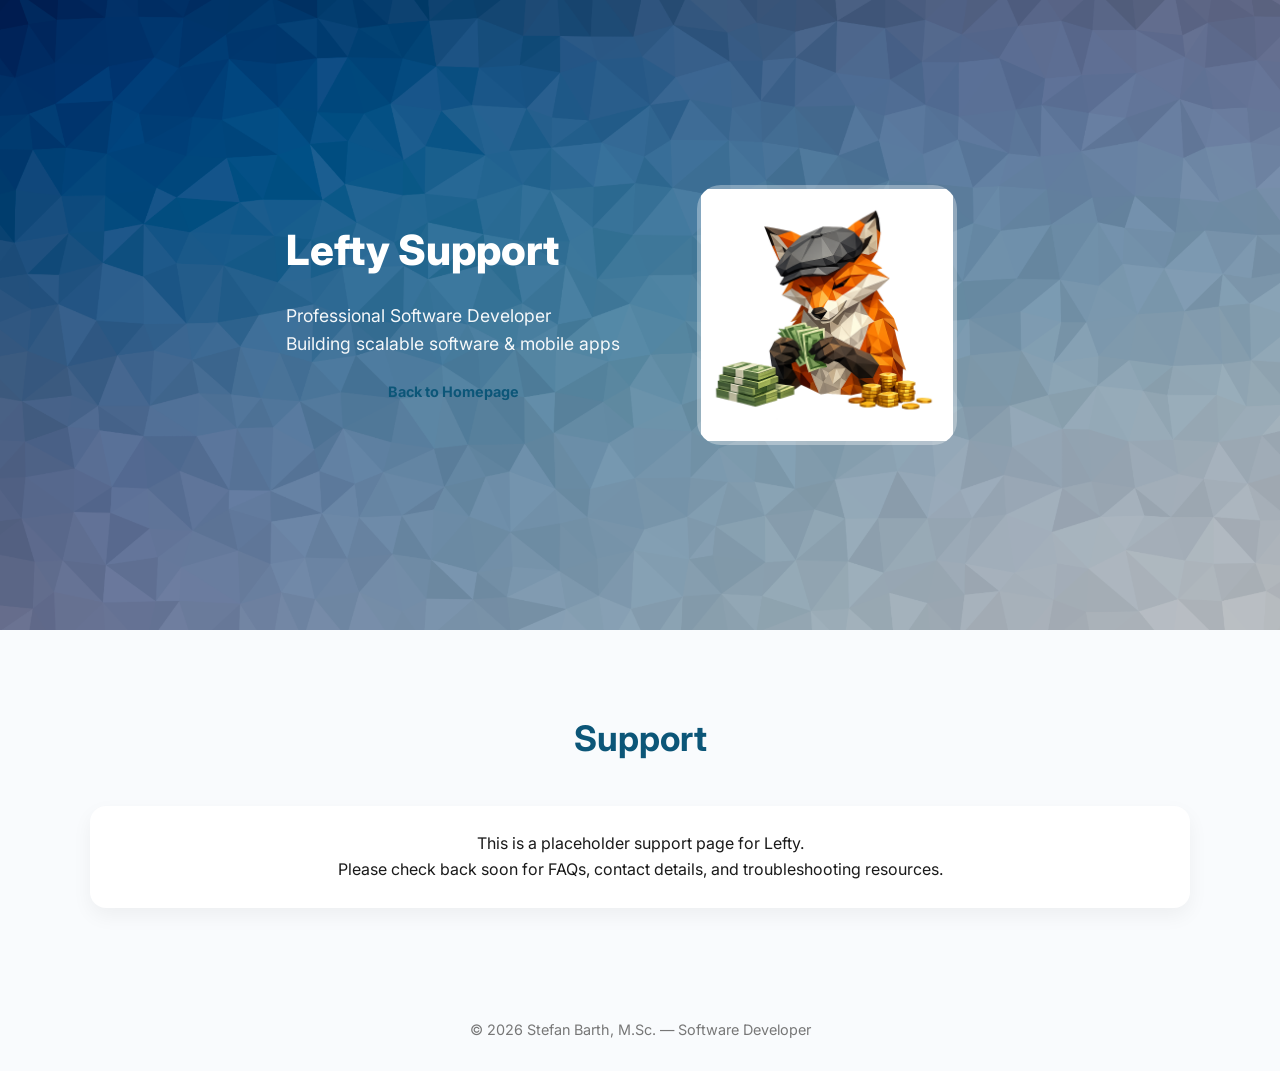
==== support-lefty.html @ a16ae2ff "Add support pages for Lefty and Parlito" ====
<!DOCTYPE html>
<html lang="en">
<head>
<meta charset="UTF-8" />
<meta name="viewport" content="width=device-width, initial-scale=1.0" />
<title>Lefty Support</title>
<link href="https://fonts.googleapis.com/css2?family=Inter:wght@300;400;600;800&display=swap" rel="stylesheet">
<link rel="stylesheet" href="assets/style.css">
</head>
<body>
<header class="header-lefty">
    <div class="container hero fade-up">
        <div class="hero-left">
            <div class="title">
                <h1>Lefty Support</h1>
            </div>
            <p id="hero-tagline">Placeholder support page for the Lefty app.</p>
            <div class="badges">
                <a class="store-badge" href="index.html">Back to Homepage</a>
            </div>
        </div>
        <div class="profile-photo profile-photo--lefty" role="img" aria-label="Lefty app icon"></div>
    </div>
</header>

<section class="fade-up">
    <div class="container">
        <h2>Support</h2>
        <div class="project-card">
            <p>This is a placeholder support page for Lefty.</p>
            <p>Please check back soon for FAQs, contact details, and troubleshooting resources.</p>
        </div>
    </div>
</section>

<footer>
    <span>© 2026 Stefan Barth, M.Sc. — Software Developer</span>
</footer>

<script src="assets/main.js"></script>
</body>
</html>
---- assets/style.css ----
/* Base variables */
:root {
    --primary: #0C5678;
    --secondary: #3C0061;
    --light: #f9fbfd;
    --dark: #1a1a1a;
}

/* Reset */
* {
    margin: 0;
    padding: 0;
    box-sizing: border-box;
    font-family: "Inter", sans-serif;
}

body {
    background: var(--light);
    color: var(--dark);
    line-height: 1.6;
}

section {
    padding: 80px 20px;
}

.container {
    max-width: 1100px;
    margin: auto;
}

/* ================= Animations ================= */
.fade-up {
    opacity: 0;
    transform: translateY(40px);
    transition: all 0.8s ease;
}

.fade-up.visible {
    opacity: 1;
    transform: translateY(0);
}

/* Floating animation */
@keyframes float {
    0% { transform: translateY(0); }
    50% { transform: translateY(-12px); }
    100% { transform: translateY(0); }
}

/* ================= Header ================= */
header {
    min-height: 70vh;
    display: flex;
    align-items: center;
    /* Use the background image directly without blending to avoid color tint */
    background-image: url("../assets/images/background-header.jpeg");
    background-size: cover;
    background-position: center;
    background-repeat: no-repeat;
    color: white;
    padding: 60px 0;
    position: relative;
}

header.header-lefty {
    background-image: url("../assets/images/background-header-lefty.png");
}

/* neutral overlay for legibility (no color tint) */
header::before {
    content: "";
    position: absolute;
    inset: 0;
    background: rgba(0,0,0,0.22);
    pointer-events: none;
}

header .container {
    position: relative;
    z-index: 1;
}

.hero {
    display: grid;
    grid-template-columns: 1fr 1fr;
    gap: 40px;
    align-items: center;
}

.hero-top {
    display: flex;
    justify-content: space-between;
    align-items: center;
    gap: 20px;
}

.title h1 {
    font-size: 2.6rem;
    font-weight: 800;
}

.hero p {
    font-size: 1.1rem;
    opacity: 0.95;
    margin-top: 18px;
}

/* Ensure the hero tagline respects line breaks and can wrap on narrow screens */
#hero-tagline {
    /* respect explicit newlines (from JS or plain text) and <br/> */
    white-space: pre-line;
    /* allow long words or URLs to break if needed */
    overflow-wrap: anywhere;
}

.lang-toggle {
    /* Hidden: translation buttons are not shown in the UI */
    display: none;
    gap: 8px;
}

.lang-btn {
    background: rgba(255,255,255,0.12);
    color: white;
    border: none;
    padding: 6px 10px;
    border-radius: 8px;
    cursor: pointer;
    font-weight: 700;
}

.lang-btn.active {
    background: rgba(255,255,255,0.22);
}

/* Profile Photo */
.profile-photo {
    width: 260px;
    height: 260px;
    background-color: rgba(255,255,255,0.12);
    background-image: url("../assets/images/profile.jpeg");
    background-size: cover;
    background-position: center;
    background-repeat: no-repeat;
    border-radius: 50%;
    display: flex;
    align-items: center;
    justify-content: center;
    font-weight: 600;
    margin: auto;
    border: 4px solid rgba(255,255,255,0.24);
    animation: float 6s ease-in-out infinite;
}

.profile-photo.profile-photo--lefty {
    background-image: url("images/app_icon-lefty.png");
    border-radius: 24px;
}

/* ================= Sections ================= */
h2 {
    font-size: 2.2rem;
    margin-bottom: 40px;
    text-align: center;
    color: var(--primary);
}

/* ================= Experience ================= */
.experience-grid {
    display: grid;
    grid-template-columns: repeat(auto-fit, minmax(220px, 1fr));
    gap: 30px;
}

.experience-card {
    background: white;
    padding: 30px;
    border-radius: 16px;
    box-shadow: 0 8px 20px rgba(0,0,0,0.05);
    text-align: center;
    transition: all 0.3s ease;
}

.experience-card:hover {
    transform: translateY(-8px) scale(1.02);
    box-shadow: 0 15px 35px rgba(0,0,0,0.12);
}

.experience-card h3 {
    margin-bottom: 10px;
    color: var(--secondary);
}

/* ================= Projects ================= */
.projects-grid {
    display: grid;
    grid-template-columns: repeat(auto-fit, minmax(260px, 1fr));
    gap: 30px;
}

.project-card {
    background: white;
    padding: 25px;
    border-radius: 16px;
    box-shadow: 0 8px 20px rgba(0,0,0,0.05);
    text-align: center;
    transition: all 0.3s ease;
}

.project-card:hover {
    transform: translateY(-10px);
    box-shadow: 0 18px 40px rgba(0,0,0,0.12);
}

/* App Icon */
.app-icon {
    width: 90px;
    height: 90px;
    background: linear-gradient(135deg, #ffffff, #f0f0f0);
    border-radius: 20px;
    margin: 0 auto 15px;
    display: flex;
    align-items: center;
    justify-content: center;
    font-size: 1.6rem;
    color: var(--primary);
    font-weight: 800;
    transition: all 0.3s ease;
    /* ensure image icons cover the box when used */
    background-size: cover;
    background-position: center;
    background-repeat: no-repeat;
    /* subtle outer shadow to lift the icon */
    box-shadow: 0 6px 18px rgba(0,0,0,0.12);
}

.project-card:hover .app-icon {
    transform: scale(1.1) rotate(3deg);
    /* stronger shadow on hover for a lifted effect */
    box-shadow: 0 16px 40px rgba(0,0,0,0.16);
}

/* Specific app icon images (located in assets/images/) */
.app-icon--parlito {
    background: url("images/app_icon-parlito.png") center/cover no-repeat;
    background-color: transparent; /* hide the gradient */
}

.app-icon--lefty {
    background: url("images/app_icon-lefty.png") center/cover no-repeat;
    background-color: transparent; /* hide the gradient */
}

/* Badges */
.badges {
    margin-top: 12px;
    display: flex;
    gap: 12px;
    justify-content: center;
    align-items: center;
    flex-wrap: wrap;
}

.store-badge {
    display: inline-block;
    background: transparent; /* remove solid background as requested */
    color: var(--primary);    /* use the page primary color */
    padding: 10px 14px;
    border-radius: 10px;
    font-weight: 700;
    text-decoration: none;
    font-size: 0.9rem;
}

/* ================= Links ================= */
a {
    color: var(--primary);
    text-decoration: none;
    font-weight: 600;
    position: relative;
}

a::after {
    content: "";
    position: absolute;
    width: 0%;
    height: 2px;
    background: var(--secondary);
    left: 0;
    bottom: -3px;
    transition: 0.3s;
}

a:hover::after {
    width: 100%;
}

/* ================= Contact ================= */
.contact-box {
    background: linear-gradient(135deg, var(--primary), var(--secondary));
    color: white;
    padding: 50px 30px;
    border-radius: 20px;
    text-align: center;
}

.contact-box a {
    color: white;
}

/* Social links (icons) */
.social-links {
    display: flex;
    gap: 12px;
    justify-content: center;
    align-items: center;
    margin-top: 10px;
}

.social-link {
    display: inline-flex;
    width: 44px;
    height: 44px;
    border-radius: 10px;
    background: rgba(255,255,255,0.08);
    align-items: center;
    justify-content: center;
    color: white;
    text-decoration: none;
    transition: all 0.15s ease;
}

.social-link svg {
    width: 20px;
    height: 20px;
    fill: white;
}

.social-link:hover {
    transform: translateY(-3px);
    background: rgba(255,255,255,0.16);
}

/* Contact email styling */
.contact-email {
    display: inline-flex;
    gap: 10px;
    align-items: center;
    color: white;
    text-decoration: none;
    background: rgba(255,255,255,0.06);
    padding: 0 12px;
    border-radius: 10px;
    font-weight: 700;
    height: 44px; /* match .social-link height */
}

.contact-email svg {
    width: 20px;
    height: 20px;
    fill: white;
}

.contact-email:hover {
    transform: translateY(-2px);
    background: rgba(255,255,255,0.12);
}

/* ================= Footer ================= */
footer {
    text-align: center;
    padding: 30px;
    font-size: 0.9rem;
    color: #777;
}

/* ================= Responsive ================= */
@media (max-width: 900px) {
    .hero {
        grid-template-columns: 1fr;
        text-align: center;
    }

    .hero h1 {
        font-size: 2.3rem;
    }

    .profile-photo {
        width: 200px;
        height: 200px;
    }

    .hero-top {
        flex-direction: column;
        gap: 12px;
    }
}
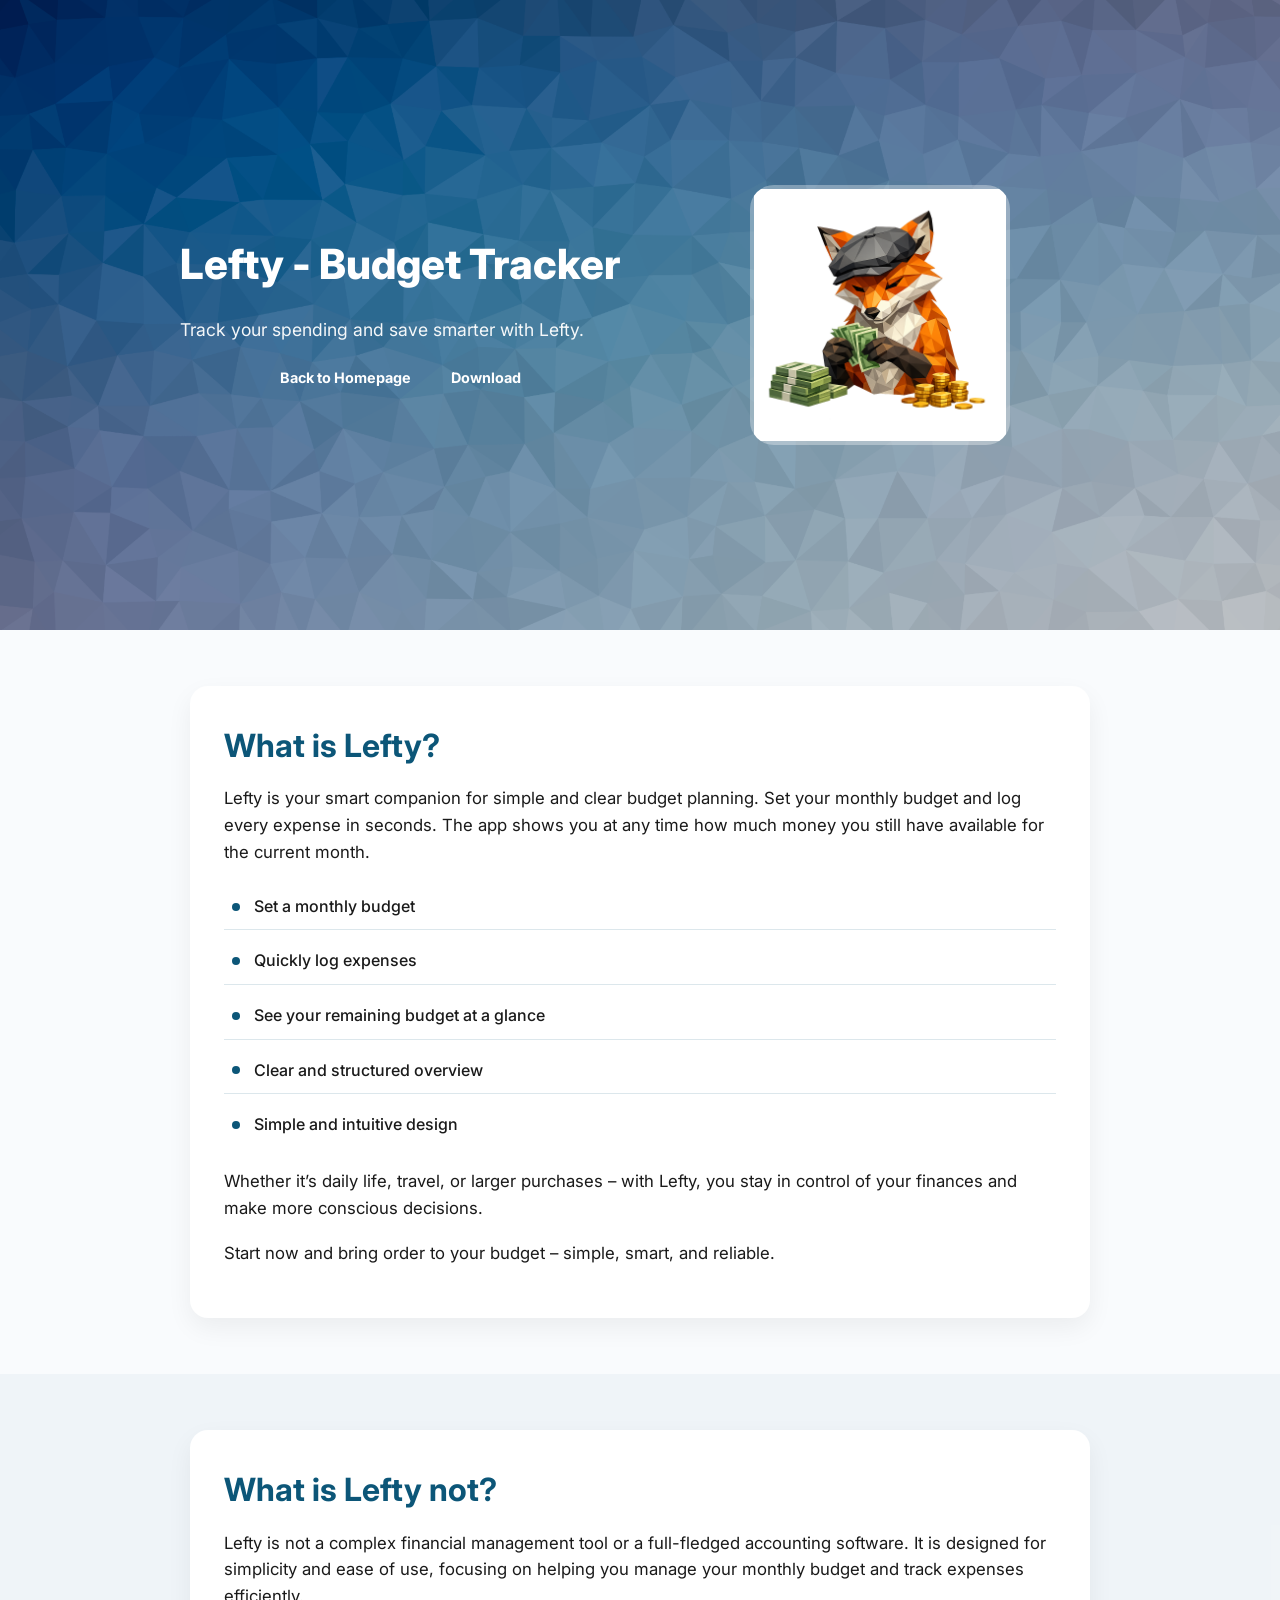
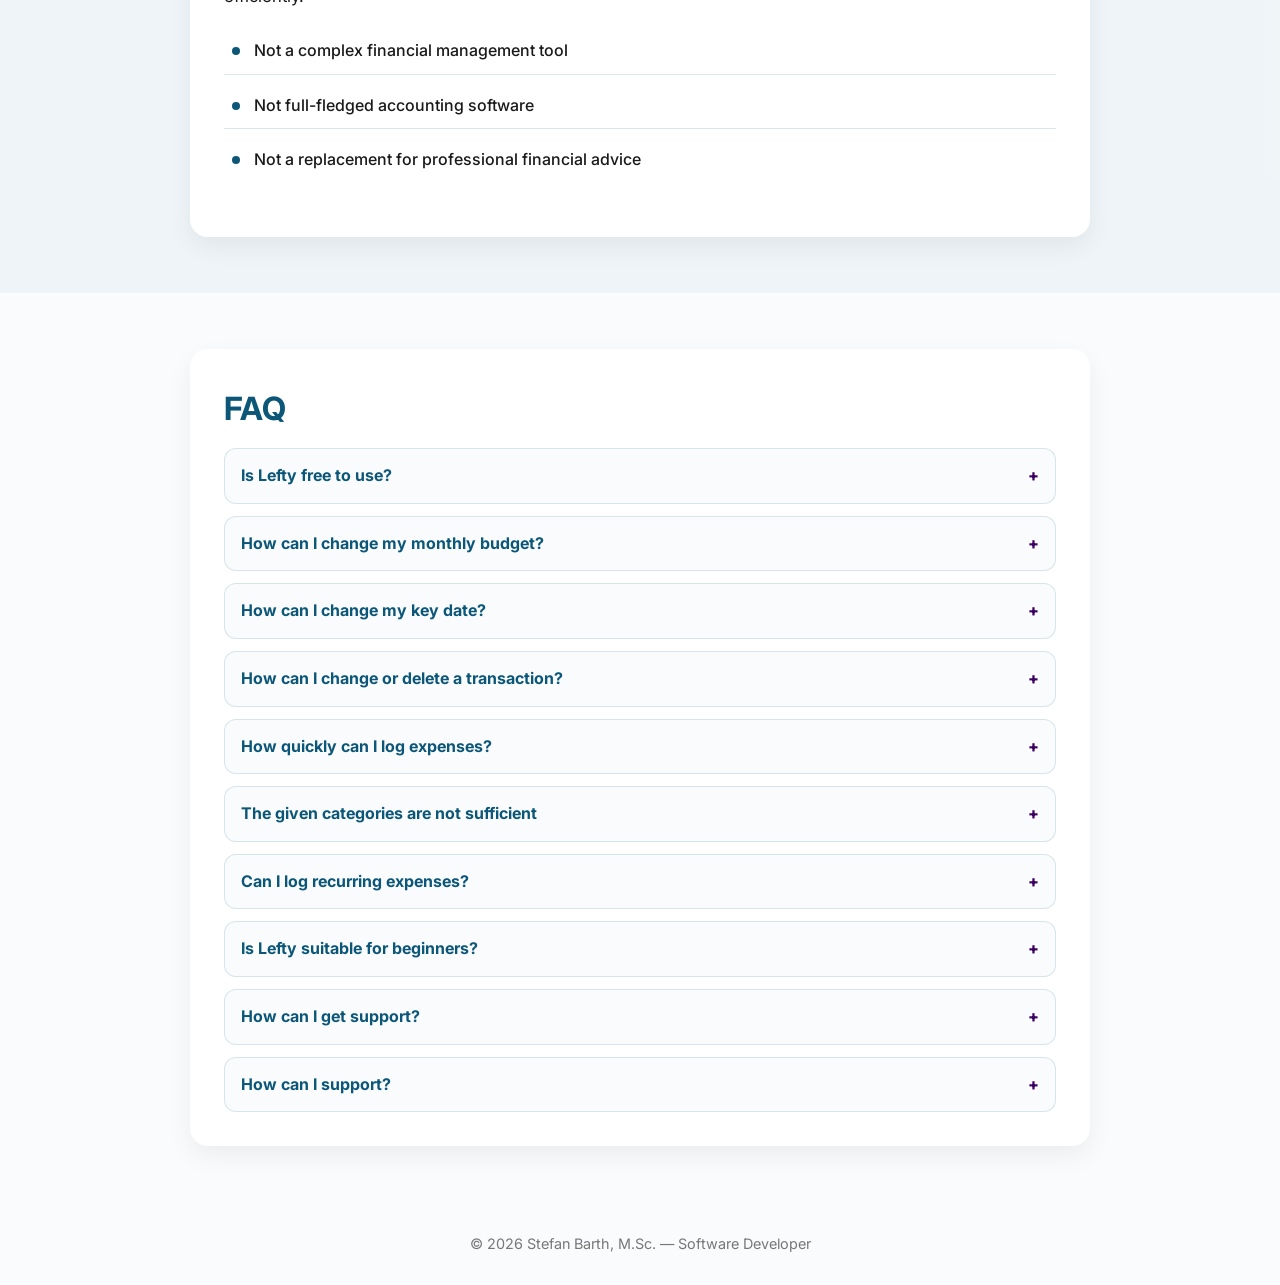
==== commit 476b7396: "Update homepage" ====
--- a/support-lefty.html
+++ b/support-lefty.html
@@ -3,7 +3,7 @@
 <head>
 <meta charset="UTF-8" />
 <meta name="viewport" content="width=device-width, initial-scale=1.0" />
-<title>Lefty Support</title>
+<title>Lefty</title>
 <link href="https://fonts.googleapis.com/css2?family=Inter:wght@300;400;600;800&display=swap" rel="stylesheet">
 <link rel="stylesheet" href="assets/style.css">
 </head>
@@ -12,24 +12,97 @@
     <div class="container hero fade-up">
         <div class="hero-left">
             <div class="title">
-                <h1>Lefty Support</h1>
+                <h1>Lefty - Budget Tracker</h1>
             </div>
-            <p id="hero-tagline">Placeholder support page for the Lefty app.</p>
+            <p>Track your spending and save smarter with Lefty.</p>
             <div class="badges">
                 <a class="store-badge" href="index.html">Back to Homepage</a>
+                <a class="store-badge" href="https://apps.apple.com/us/app/lefty/id6758635422">Download</a>
             </div>
         </div>
         <div class="profile-photo profile-photo--lefty" role="img" aria-label="Lefty app icon"></div>
     </div>
 </header>
 
-<section class="fade-up">
-    <div class="container">
-        <h2>Support</h2>
-        <div class="project-card">
-            <p>This is a placeholder support page for Lefty.</p>
-            <p>Please check back soon for FAQs, contact details, and troubleshooting resources.</p>
-        </div>
+<section class="fade-up lefty-section">
+    <div class="container lefty-sections">
+        <article class="lefty-card">
+            <h2>What is Lefty?</h2>
+            <p class="lefty-lead">Lefty is your smart companion for simple and clear budget planning. Set your monthly budget and log every expense in seconds. The app shows you at any time how much money you still have available for the current month.</p>
+            <ul class="lefty-list">
+                <li>Set a monthly budget</li>
+                <li>Quickly log expenses</li>
+                <li>See your remaining budget at a glance</li>
+                <li>Clear and structured overview</li>
+                <li>Simple and intuitive design</li>
+            </ul>
+            <p class="lefty-lead">Whether it’s daily life, travel, or larger purchases – with Lefty, you stay in control of your finances and make more conscious decisions.</p>
+            <p class="lefty-lead">Start now and bring order to your budget – simple, smart, and reliable.</p>
+        </article>
+    </div>
+</section>
+
+<section class="fade-up lefty-section lefty-section-alt">
+    <div class="container lefty-sections">
+        <article class="lefty-card">
+            <h2>What is Lefty not?</h2>
+            <p class="lefty-lead">Lefty is not a complex financial management tool or a full-fledged accounting software. It is designed for simplicity and ease of use, focusing on helping you manage your monthly budget and track expenses efficiently.</p>
+            <ul class="lefty-list">
+                <li>Not a complex financial management tool</li>
+                <li>Not full-fledged accounting software</li>
+                <li>Not a replacement for professional financial advice</li>
+            </ul>
+        </article>
+    </div>
+</section>
+
+<section class="fade-up lefty-section">
+    <div class="container lefty-sections">
+        <article class="lefty-card">
+            <h2>FAQ</h2>
+            <div class="faq-list" aria-label="Frequently asked questions about Lefty">
+                <details class="faq-item">
+                    <summary>Is Lefty free to use?</summary>
+                    <p>Yes, all features for budget and expense tracking are free to use and will remain free.</p>
+                </details>
+                <details class="faq-item">
+                    <summary>How can I change my monthly budget?</summary>
+                    <p>Start the app and tap on the "Budget" tile to adjust your monthly budget.</p>
+                </details>
+                <details class="faq-item">
+                    <summary>How can I change my key date?</summary>
+                    <p>Start the app and tap on the "Days left" tile to adjust your key date. You can choose between weekly and monthly and adjust the day.</p>
+                </details>
+                <details class="faq-item">
+                    <summary>How can I change or delete a transaction?</summary>
+                    <p>Start the app and open the transactions list. Swipe to the left on the transaction you want to change or delete. You can then edit the details or remove it entirely. By swiping completely to the left you remove the transactions from the list.</p>
+                </details>
+                <details class="faq-item">
+                    <summary>How quickly can I log expenses?</summary>
+                    <p>In just a few seconds, tap on the + button, enter a amount, choose a date (default is today to keep it easy) and select one of 7 categories.</p>
+                </details>
+                <details class="faq-item">
+                    <summary>The given categories are not sufficient</summary>
+                    <p>Currently the most used categories are provided, in the future it is planned to allow users to create custom categories.</p>
+                </details>
+                <details class="faq-item">
+                    <summary>Can I log recurring expenses?</summary>
+                    <p>No, recurring expenses are not supported as it would increase the complexity of the app. This app is just meant for simple and quick expense tracking.</p>
+                </details>
+                <details class="faq-item">
+                    <summary>Is Lefty suitable for beginners?</summary>
+                    <p>Yes, the interface is intentionally minimal and easy to understand.</p>
+                </details>
+                <details class="faq-item">
+                    <summary>How can I get support?</summary>
+                    <p>If you need help with Lefty, please send a mail to parlito.app@gmail.com</p>
+                </details>
+                <details class="faq-item">
+                    <summary>How can I support?</summary>
+                    <p>If you would like to support Lefty, please consider sharing the app with your friends or providing feedback to help me improve.</p>
+                </details>
+            </div>
+        </article>
     </div>
 </section>
 
--- a/assets/style.css
+++ b/assets/style.css
@@ -213,6 +213,120 @@
     box-shadow: 0 18px 40px rgba(0,0,0,0.12);
 }
 
+/* ================= Lefty Support Page ================= */
+.lefty-section {
+    padding: 56px 20px;
+}
+
+.lefty-section-alt {
+    background: rgba(12, 86, 120, 0.04);
+}
+
+.lefty-sections {
+    max-width: 900px;
+}
+
+.lefty-card {
+    background: white;
+    border-radius: 18px;
+    padding: 34px;
+    box-shadow: 0 10px 26px rgba(0,0,0,0.06);
+}
+
+.lefty-card h2 {
+    text-align: left;
+    margin-bottom: 14px;
+    font-size: 2rem;
+}
+
+.lefty-lead {
+    font-size: 1.05rem;
+    margin-bottom: 18px;
+    color: var(--dark);
+}
+
+.lefty-list {
+    list-style: none;
+    display: grid;
+    gap: 8px;
+    margin: 8px 0 20px;
+}
+
+.lefty-list li {
+    position: relative;
+    background: transparent;
+    border-radius: 0;
+    padding: 10px 0 10px 30px;
+    border-left: none;
+    border-bottom: 1px solid rgba(12, 86, 120, 0.14);
+    font-weight: 500;
+    text-align: left;
+}
+
+.lefty-list li::before {
+    content: "";
+    position: absolute;
+    left: 8px;
+    top: 50%;
+    width: 8px;
+    height: 8px;
+    border-radius: 50%;
+    background: var(--primary);
+    transform: translateY(-50%);
+}
+
+.lefty-list-negative li::before {
+    width: 10px;
+    height: 10px;
+    border-radius: 2px;
+    background: var(--secondary);
+}
+
+.lefty-list li:last-child {
+    border-bottom: none;
+}
+
+.faq-list {
+    display: grid;
+    gap: 12px;
+    margin-top: 8px;
+}
+
+.faq-item {
+    border: 1px solid rgba(12, 86, 120, 0.14);
+    border-radius: 12px;
+    background: var(--light);
+    overflow: hidden;
+}
+
+.faq-item summary {
+    cursor: pointer;
+    font-weight: 700;
+    color: var(--primary);
+    padding: 14px 16px;
+    list-style: none;
+}
+
+.faq-item summary::-webkit-details-marker {
+    display: none;
+}
+
+.faq-item summary::after {
+    content: "+";
+    float: right;
+    color: var(--secondary);
+    font-weight: 800;
+}
+
+.faq-item[open] summary::after {
+    content: "−";
+}
+
+.faq-item p {
+    padding: 0 16px 14px;
+    color: var(--dark);
+}
+
 /* App Icon */
 .app-icon {
     width: 90px;
@@ -273,6 +387,14 @@
     font-size: 0.9rem;
 }
 
+.header-lefty .store-badge {
+    color: white;
+}
+
+.header-lefty .store-badge::after {
+    background: white;
+}
+
 /* ================= Links ================= */
 a {
     color: var(--primary);
@@ -395,4 +517,12 @@
         flex-direction: column;
         gap: 12px;
     }
-}
+
+    .lefty-card {
+        padding: 24px;
+    }
+
+    .lefty-card h2 {
+        font-size: 1.7rem;
+    }
+}
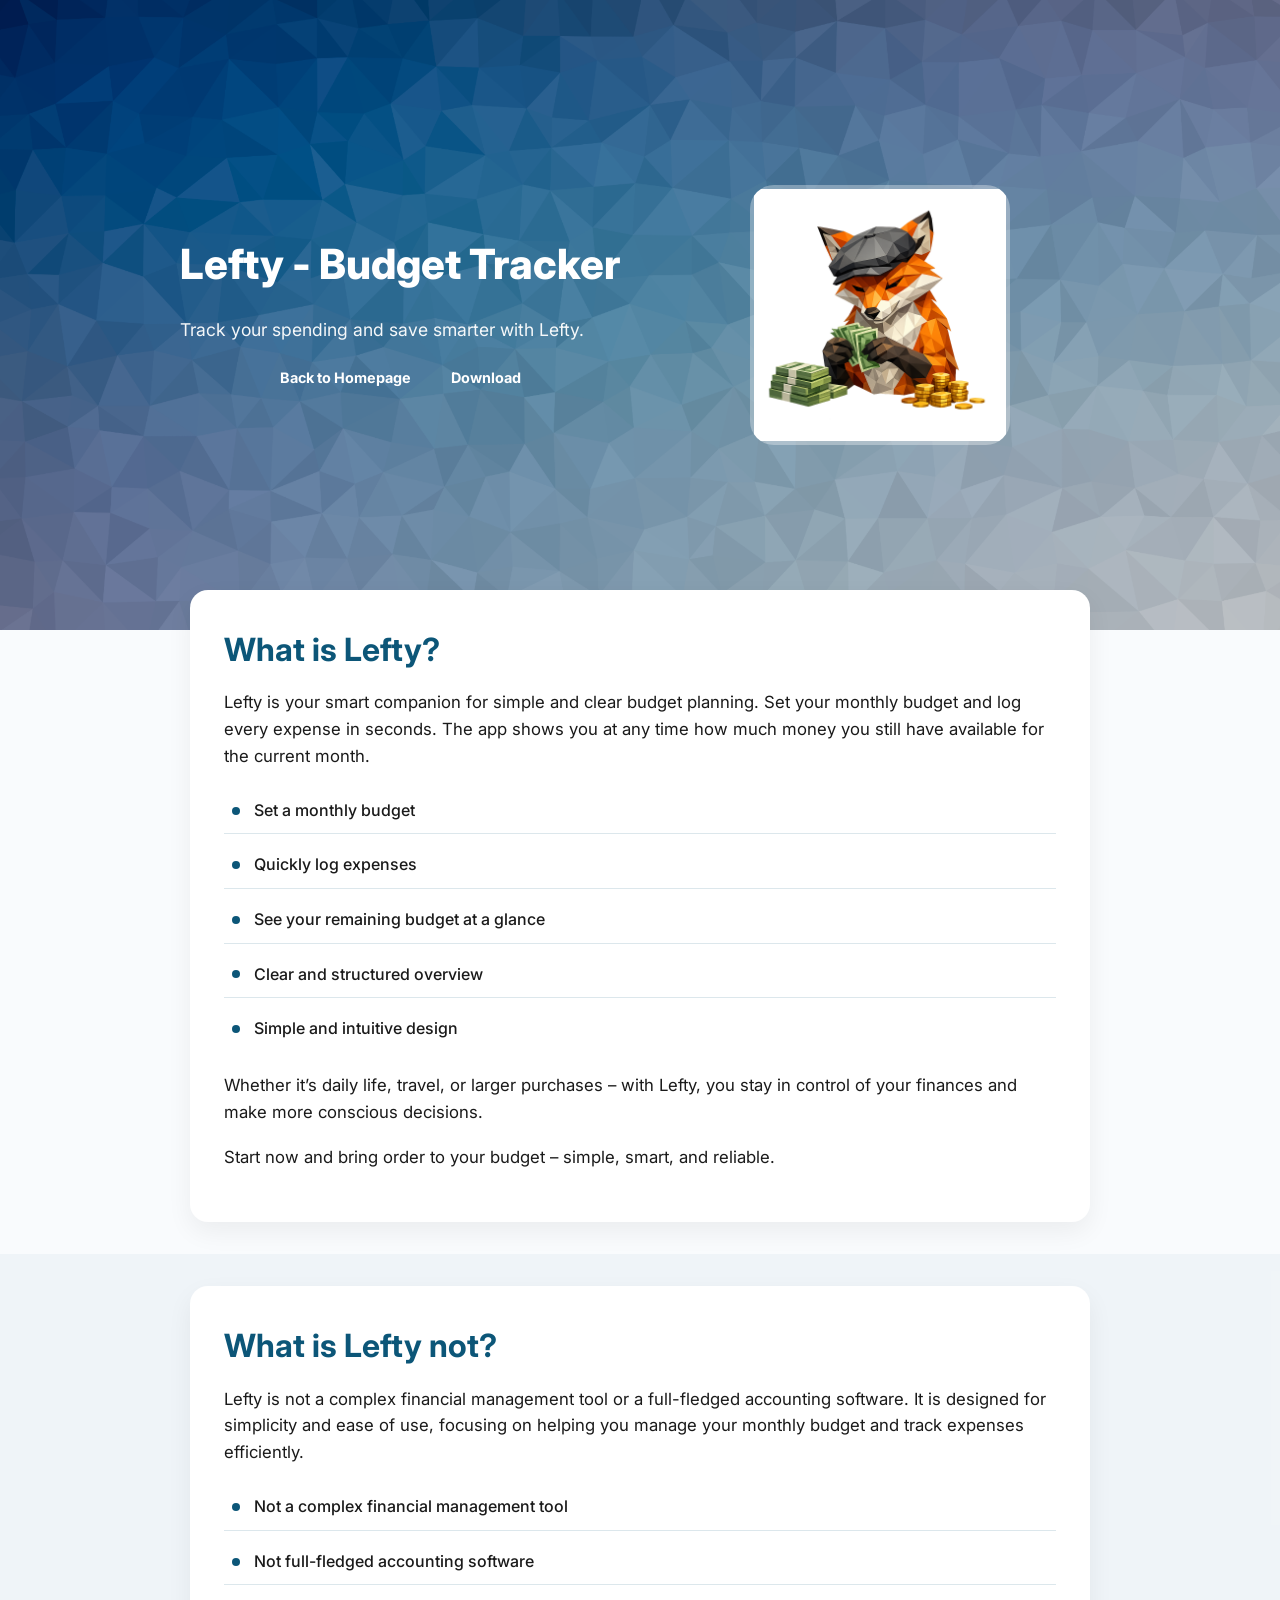
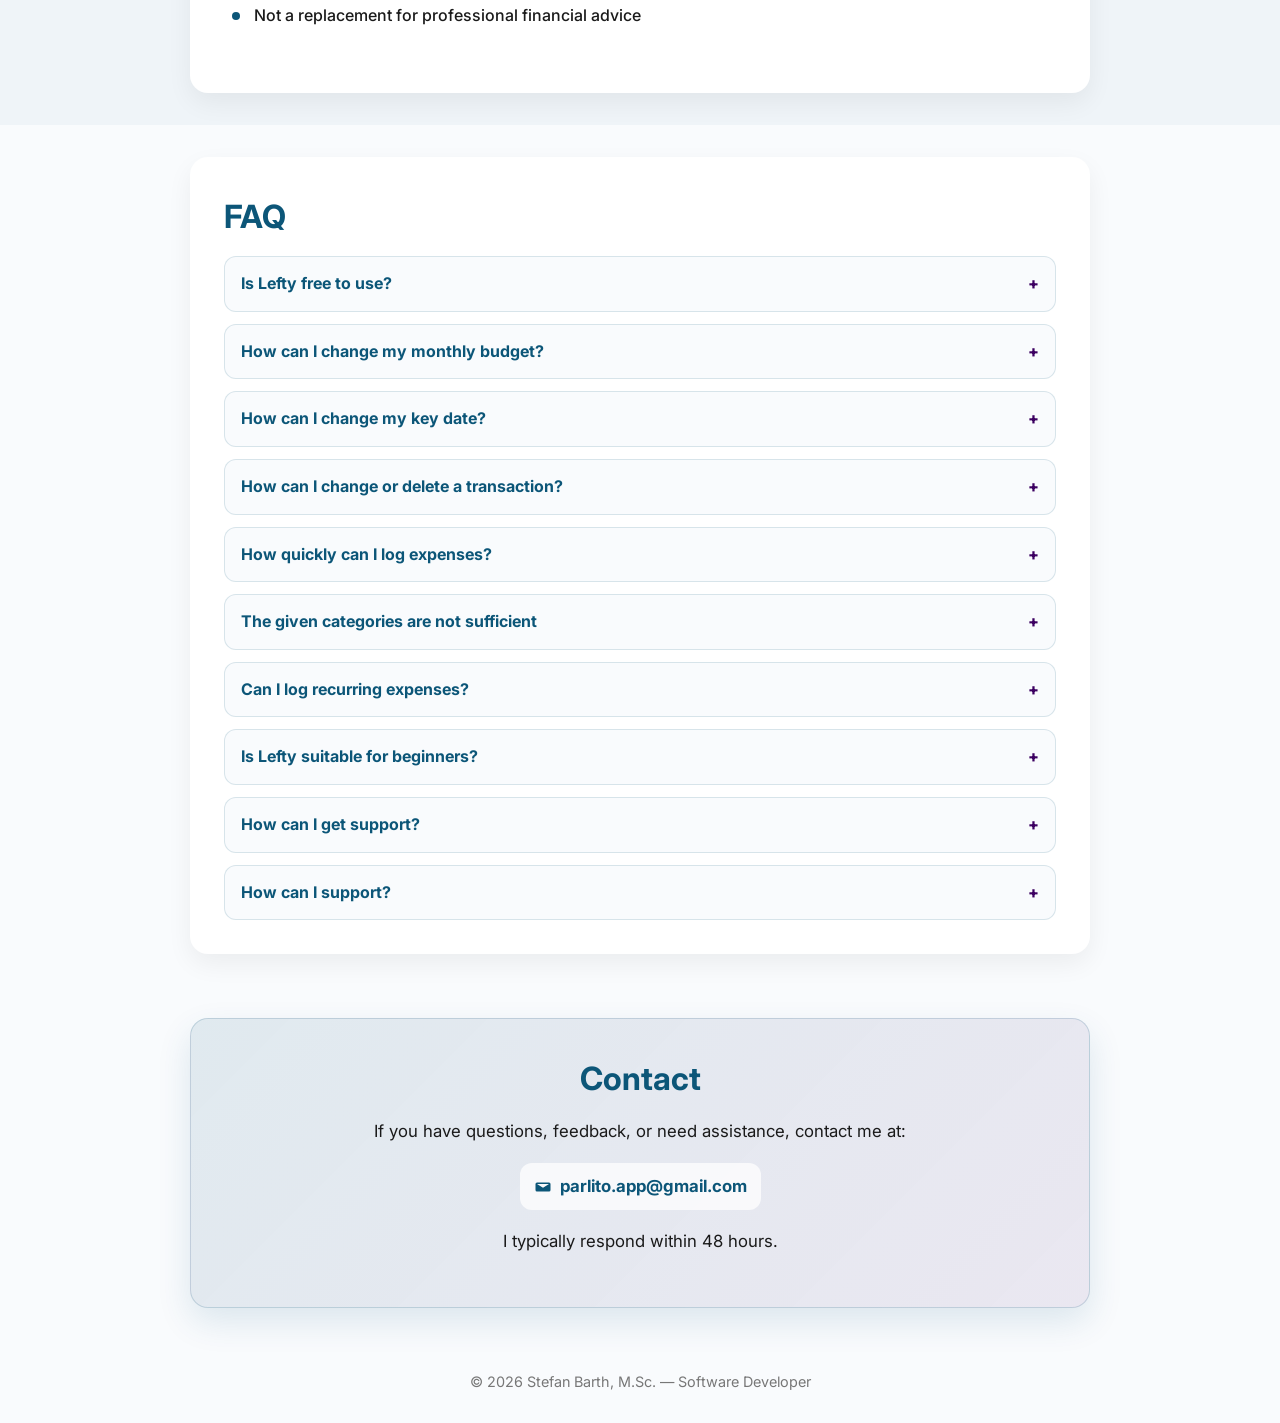
==== commit ba4c68b1: "Add Support tile" ====
--- a/support-lefty.html
+++ b/support-lefty.html
@@ -106,6 +106,24 @@
     </div>
 </section>
 
+<section class="fade-up lefty-section lefty-section-alt lefty-contact-section">
+    <div class="container lefty-sections">
+        <article class="lefty-card lefty-contact-card">
+            <h2>Contact</h2>
+            <p class="lefty-lead">If you have questions, feedback, or need assistance, contact me at:</p>
+            <p class="lefty-lead">
+                <a class="lefty-mail-link" href="mailto:parlito.app@gmail.com" aria-label="Send email to parlito.app@gmail.com">
+                    <svg viewBox="0 0 24 24" aria-hidden="true" focusable="false">
+                        <path d="M4 6h16a2 2 0 0 1 2 2v8a2 2 0 0 1-2 2H4a2 2 0 0 1-2-2V8a2 2 0 0 1 2-2zm0 2 8 5 8-5" fill="currentColor"/>
+                    </svg>
+                    <span>parlito.app@gmail.com</span>
+                </a>
+            </p>
+            <p class="lefty-lead">I typically respond within 48 hours.</p>
+        </article>
+    </div>
+</section>
+
 <footer>
     <span>© 2026 Stefan Barth, M.Sc. — Software Developer</span>
 </footer>
--- a/assets/style.css
+++ b/assets/style.css
@@ -215,7 +215,13 @@
 
 /* ================= Lefty Support Page ================= */
 .lefty-section {
-    padding: 56px 20px;
+    padding: 32px 20px;
+}
+
+.header-lefty + .lefty-section {
+    margin-top: -72px;
+    position: relative;
+    z-index: 2;
 }
 
 .lefty-section-alt {
@@ -284,6 +290,54 @@
 
 .lefty-list li:last-child {
     border-bottom: none;
+}
+
+.lefty-mail-link {
+    display: inline-flex;
+    align-items: center;
+    gap: 8px;
+    font-weight: 700;
+}
+
+.lefty-mail-link svg {
+    width: 18px;
+    height: 18px;
+    flex: 0 0 auto;
+}
+
+.lefty-mail-link::after {
+    display: none;
+}
+
+.lefty-mail-link:hover {
+    opacity: 0.85;
+}
+
+.lefty-contact-section {
+    background: transparent;
+}
+
+.lefty-contact-card {
+    text-align: center;
+    background: linear-gradient(135deg, rgba(12, 86, 120, 0.1), rgba(60, 0, 97, 0.08));
+    border: 1px solid rgba(12, 86, 120, 0.18);
+    box-shadow: 0 14px 34px rgba(12, 86, 120, 0.12);
+}
+
+.lefty-contact-card h2 {
+    text-align: center;
+}
+
+.lefty-contact-card .lefty-lead {
+    margin-left: auto;
+    margin-right: auto;
+}
+
+.lefty-contact-card .lefty-mail-link {
+    justify-content: center;
+    padding: 10px 14px;
+    border-radius: 12px;
+    background: rgba(255,255,255,0.75);
 }
 
 .faq-list {
@@ -525,4 +579,8 @@
     .lefty-card h2 {
         font-size: 1.7rem;
     }
-}
+
+    .header-lefty + .lefty-section {
+        margin-top: -40px;
+    }
+}
